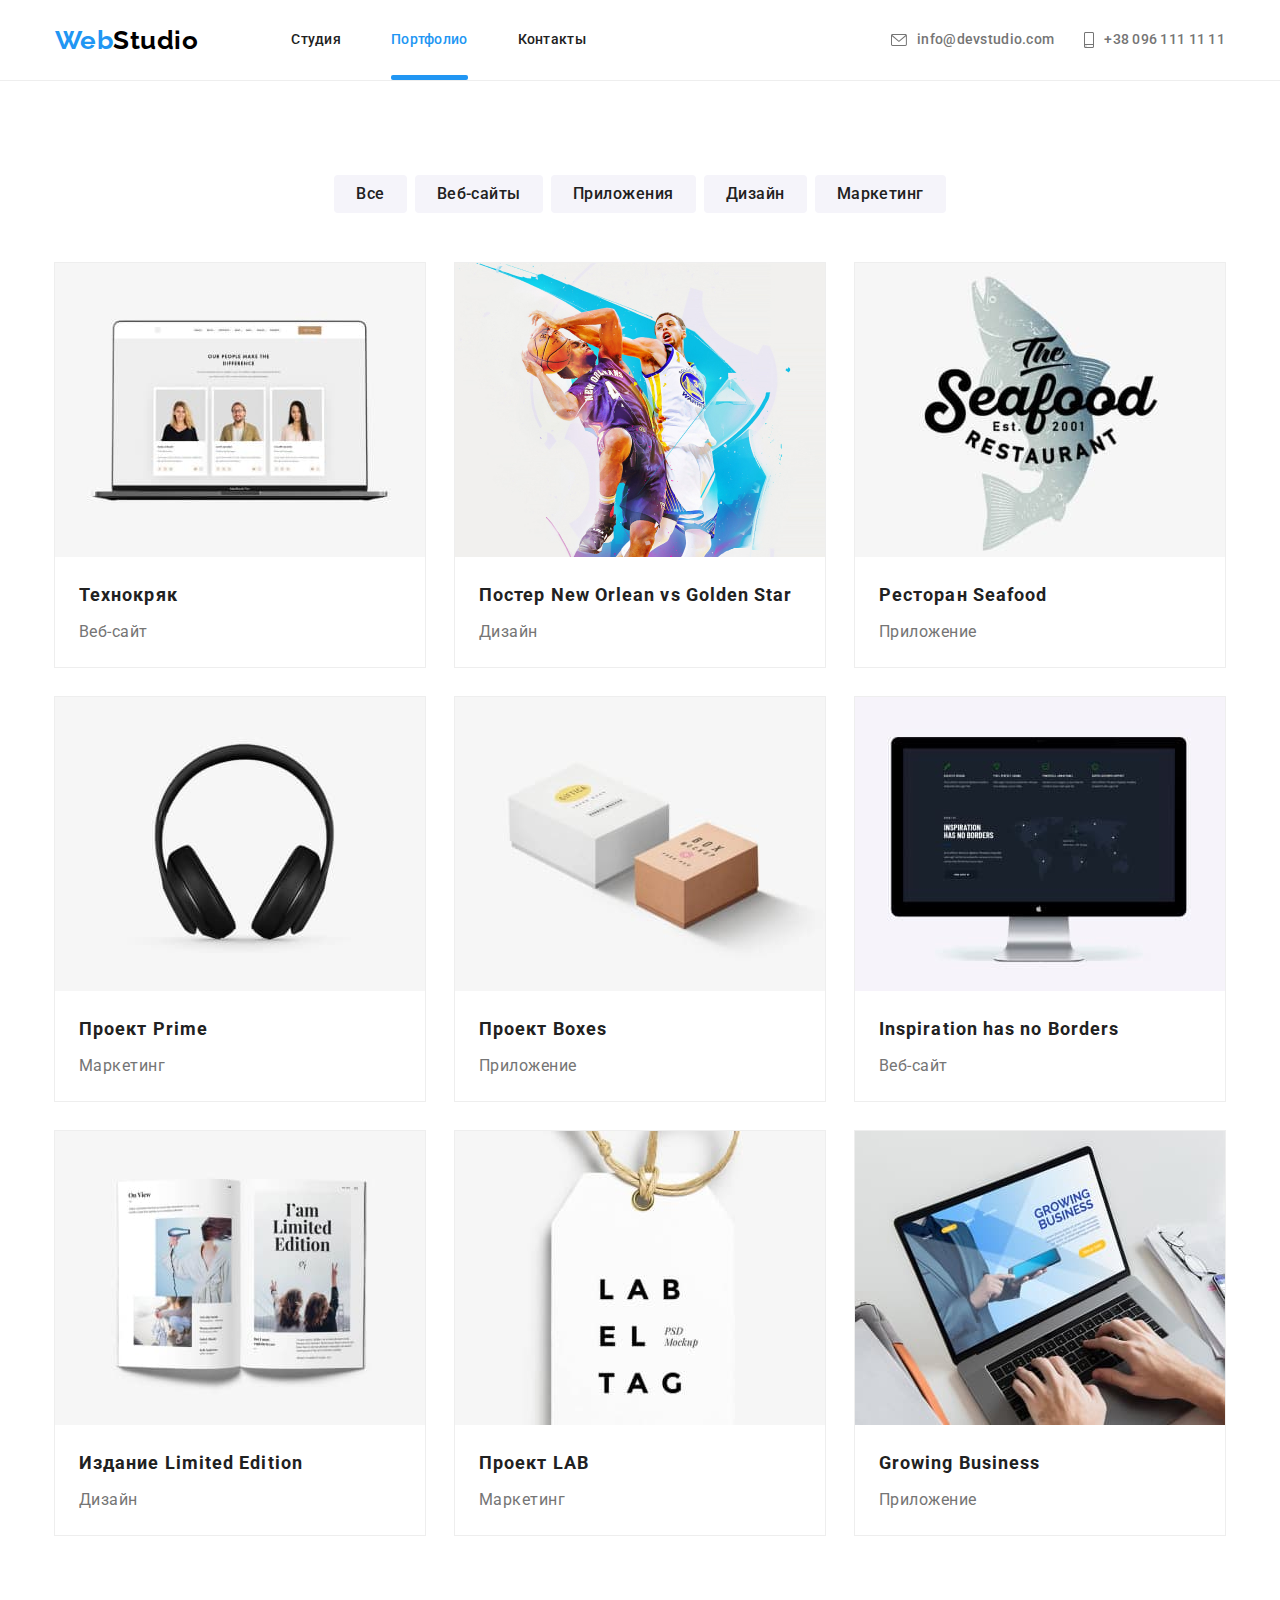
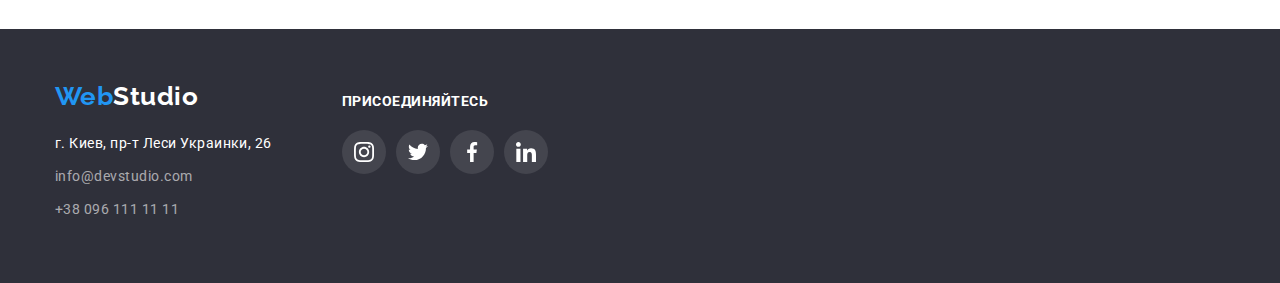
==== portfolio.html @ f15c70ae "перенос 5 дз" ====
<!DOCTYPE html>
<html lang="ru">
    <head>
        <meta charset="UTF-8" />
        <meta name="viewport" content="width=device-width, initial-scale=1.0" />
        <title>Портфолио</title>
        <link rel="preconnect" href="https://fonts.gstatic.com">
        <link href="https://fonts.googleapis.com/css2?family=Raleway:wght@700&family=Roboto:wght@400;500;700;900&display=swap"
              rel="stylesheet">
        <link rel="stylesheet" href="https://cdnjs.cloudflare.com/ajax/libs/modern-normalize/1.0.0/modern-normalize.min.css">
        <link rel="stylesheet" href="./css/styles.css">

    </head>
    <body>
        <!--Шапка сайта-->
<header class="page-header portfolio-header">
    <nav class="container main-nav">
        <a href="index.html" class="logo">
            <span class="logo-start">Web</span>Studio</a>
        <ul class="site-nav">
            <li class="site-nav-item"><a class="menu-item link" href="index.html">Студия</a></li>
            <li class="site-nav-item"><a class="menu-item link current" href="portfolio.html">Портфолио</a></li>
            <li class="site-nav-item"><a class="menu-item link" href="">Контакты</a></li>
        </ul>

        <ul class="contact-nav">
            <li class="contact-nav-item">
                <a class="menu-item contacts" href="mailto:info@devstudio.com">
                    <svg class="icon-contact" width="16" height="12">
                        <use href="./images/symbol-defs.svg#icon-envelope">
                        </use>
                    </svg>
                    info@devstudio.com</a>
            </li>
            <li class="contact-nav-item">
                <a class="menu-item contacts" href="tel:+380961111111">
                    <svg class="icon-contact" width="10" height="16">
                        <use href="./images/symbol-defs.svg#icon-smartphone">
                        </use>
                    </svg>
                    +38 096 111 11 11</a>
            </li>
        </ul>
    </nav>
</header>
<main>
        <!--Секция Портфолио работ-->
        <section class="portfolio">  
            <div class="container">
                <h1 class="hidden">Портфолио работ</h1>            
                <ul class="filter-list">
                    <li class="filter-item"><button class="filter-button" type="button">Все</button></li>
                    <li class="filter-item"><button class="filter-button" type="button">Веб-сайты</button></li>
                    <li class="filter-item"><button class="filter-button" type="button">Приложения</button></li>
                    <li class="filter-item"><button class="filter-button" type="button">Дизайн</button></li>
                    <li class="filter-item"><button class="filter-button" type="button">Маркетинг</button></li>
                </ul>
                    
                <h2 class="hidden">Фото работ</h2>
                <ul class="portfolio-list">
                    <li class="portfolio-item">
                        <a class="portfolio-link" href="">
                            <div class="portfolio-photo">
                                <img src="./images/tekhnokryak.jpg" alt="На ноутбуке открыт сайт с 
                                тремя фотографиями людей" width="370">
                                    <div class="portfolio-overlay">
                                        <p class="portfolio-overlay-text">
                                            Технокряк это современная площадка распространения коронавируса.
                                            Компании используют эту платформу для цифрового
                                            шпионажа и атак на защищённые сервера конкурентов.
                                        </p>
                                    </div>
                            </div>
                            <div class="portfolio-photo-description">
                                <h3 class="portfolio-item-title">Технокряк</h3>
                                <p class="portfolio-item-text">Веб-сайт</p>
                            </div>
                        </a>
                    </li>
                    <li class="portfolio-item">
                        <a class="portfolio-link" href="">
                            <div class="portfolio-photo">
                                <img src="./images/NewOrlean.jpg" alt="Двое мужчин играют в 
                                баскетбол" width="370">
                                    <div class="portfolio-overlay">
                                        <p class="portfolio-overlay-text">
                                            Технокряк это современная площадка распространения коронавируса.
                                            Компании используют эту платформу для цифрового
                                            шпионажа и атак на защищённые сервера конкурентов.
                                        </p>
                                    </div>
                            </div>
                            <div class="portfolio-photo-description">
                                <h3 class="portfolio-item-title">Постер New Orlean vs Golden Star</h3>
                                <p class="portfolio-item-text">Дизайн</p>
                            </div>
                        </a>
                    </li>
                    <li class="portfolio-item">
                        <a class="portfolio-link" href="">
                            <div class="portfolio-photo">
                                <img src="./images/seafood.jpg" alt="Логотип ресторана на 
                                фоне рыбы" width="370">
                                    <div class="portfolio-overlay">
                                        <p class="portfolio-overlay-text">
                                            Технокряк это современная площадка распространения коронавируса.
                                            Компании используют эту платформу для цифрового
                                            шпионажа и атак на защищённые сервера конкурентов.
                                        </p>
                                    </div>
                            </div>
                            <div class="portfolio-photo-description">
                                <h3 class="portfolio-item-title">Ресторан Seafood</h3>
                                <p class="portfolio-item-text">Приложение</p>
                            </div>
                        </a>
                    </li>
                    <li class="portfolio-item">
                        <a class="portfolio-link" href="">
                            <div class="portfolio-photo">
                                <img src="./images/prime.jpg" alt="Накладные беспроводные наушники" 
                                width="370">
                                    <div class="portfolio-overlay">
                                        <p class="portfolio-overlay-text">
                                            Технокряк это современная площадка распространения коронавируса.
                                            Компании используют эту платформу для цифрового
                                            шпионажа и атак на защищённые сервера конкурентов.
                                        </p>
                                    </div>
                            </div>
                            <div class="portfolio-photo-description">
                                <h3 class="portfolio-item-title">Проект Prime</h3>
                                <p class="portfolio-item-text">Маркетинг</p>
                            </div>
                        </a>
                    </li>
                    <li class="portfolio-item">
                        <a class="portfolio-link" href="">
                            <div class="portfolio-photo">
                                <img src="./images/boxes.jpg" alt="Две коробки, белая и меньшего 
                                размера бежевая" width="370">
                                    <div class="portfolio-overlay">
                                        <p class="portfolio-overlay-text">
                                            Технокряк это современная площадка распространения коронавируса.
                                            Компании используют эту платформу для цифрового
                                            шпионажа и атак на защищённые сервера конкурентов.
                                        </p>
                                    </div>
                            </div>
                            <div class="portfolio-photo-description">
                                <h3 class="portfolio-item-title">Проект Boxes</h3>
                                <p class="portfolio-item-text">Приложение</p>
                            </div>
                        </a>
                    </li>
                    <li class="portfolio-item">
                        <a class="portfolio-link" href="">
                            <div class="portfolio-photo">
                                <img src="./images/inspiration.jpg" alt="На мониторе apple в темном
                                стиле карта мира и навигация" width="370">
                                    <div class="portfolio-overlay">
                                        <p class="portfolio-overlay-text">
                                            Технокряк это современная площадка распространения коронавируса.
                                            Компании используют эту платформу для цифрового
                                            шпионажа и атак на защищённые сервера конкурентов.
                                        </p>
                                    </div>
                            </div>
                            <div class="portfolio-photo-description">
                                <h3 class="portfolio-item-title">Inspiration has no Borders</h3>
                                <p class="portfolio-item-text">Веб-сайт</p>
                            </div>
                        </a>
                    </li>
                    <li class="portfolio-item">
                        <a class="portfolio-link" href="">
                            <div class="portfolio-photo">
                                <img src="./images/limitedEd.jpg" alt="Разворот журнала с 
                                фотографиями" width="370">
                                    <div class="portfolio-overlay">
                                        <p class="portfolio-overlay-text">
                                            Технокряк это современная площадка распространения коронавируса.
                                            Компании используют эту платформу для цифрового
                                            шпионажа и атак на защищённые сервера конкурентов.
                                        </p>
                                    </div>
                            </div>
                            <div class="portfolio-photo-description">
                                <h3 class="portfolio-item-title">Издание Limited Edition</h3>
                                <p class="portfolio-item-text">Дизайн</p>
                            </div>
                        </a>
                    </li>
                    <li class="portfolio-item">
                        <a class="portfolio-link" href="">
                            <div class="portfolio-photo">
                                <img src="./images/lab.jpg" alt="Белая бирка с надписью"
                                width="370">
                                    <div class="portfolio-overlay">
                                        <p class="portfolio-overlay-text">
                                            Технокряк это современная площадка распространения коронавируса.
                                            Компании используют эту платформу для цифрового
                                            шпионажа и атак на защищённые сервера конкурентов.
                                        </p>
                                    </div>
                            </div>
                            <div class="portfolio-photo-description">
                                <h3 class="portfolio-item-title">Проект LAB</h3>
                                <p class="portfolio-item-text">Маркетинг</p>
                            </div>
                        </a>
                    </li>
                    <li class="portfolio-item">
                        <a class="portfolio-link" href="">
                            <div class="portfolio-photo">
                                <img src="./images/growingB.jpg" alt="Человек открыл сайт 
                                на ноутбуке" width="370">
                                    <div class="portfolio-overlay">
                                        <p class="portfolio-overlay-text">
                                            Технокряк это современная площадка распространения коронавируса.
                                            Компании используют эту платформу для цифрового
                                            шпионажа и атак на защищённые сервера конкурентов.
                                        </p>
                                    </div>
                            </div>
                            <div class="portfolio-photo-description">
                                <h3 class="portfolio-item-title">Growing Business</h3>
                                <p class="portfolio-item-text">Приложение</p>
                            </div>
                        </a>
                    </li>
                </ul>
            </div>
        </section>

</main>
    <footer>
        <div class="container">
            <ul class="footer-list">
                <li class="footer-item">
                    <a href="index.html" class="logo footer-logo">
                        <span class="logo-start">Web</span>Studio</a>
                    <address><span class="footer-address content-text">
                            г. Киев, пр-т Леси Украинки, 26</span>
                        <a class="footer-contacts content-text" href="mailto:info@devstudio.com">info@devstudio.com</a>
                        <a class="footer-contacts content-text" href="tel:+380961111111">+38 096 111 11 11</a>
                    </address>
                </li>
                <li class="footer-item">
                    <p class="benefits-item-title footer-text">присоединяйтесь</p>
                    <ul class="footer-actions actions">
                        <li class="footer-actions-item actions-item">
                            <a class=" footer-link action-link" href="">
                                <svg class="icon-link">
                                    <use href="./images/symbol-defs.svg#icon-instagram"></use>
                                </svg>
                            </a>
                        </li>
                        <li class="footer-actions-item actions-item">
                            <a class="footer-link action-link" href="">
                                <svg class="icon-link">
                                    <use href="./images/symbol-defs.svg#icon-twitter"></use>
                                </svg>
                            </a>
                        </li>
                        <li class="footer-actions-item actions-item">
                            <a class="footer-link action-link" href="">
                                <svg class="icon-link">
                                    <use href="./images/symbol-defs.svg#icon-facebook"></use>
                                </svg>
                            </a>
                        </li>
                        <li class="footer-actions-item actions-item">
                            <a class="footer-link action-link" href="">
                                <svg class="icon-link">
                                    <use href="./images/symbol-defs.svg#icon-linkedin"></use>
                                </svg>
                            </a>
                        </li>
                    </ul>
    
                </li>
            </ul>
        </div>
    </footer>

    </body>
</html>
---- css/styles.css ----
:root {
  --primary-text-color: #757575;
  --title-text-color: #212121;
  --accent-color: #2196f3;

  --primary-white-color: #ffffff;
  --light-background-color: #f5f4fa;
  --hero-background-color: #c4c4c4;
  --dark-background-color: #2f303a;

  --icons-color: #afb1b8;

  --portfolio-list-gap: 30px;
}

body {
  background-color: var(--primary-white-color);
  color: var(--primary-text-color);
  font-family: 'Roboto', sans-serif;
  font-style: normal;
  letter-spacing: 0.03em;
}

ul {
  list-style: none;

  margin-top: 0;
  margin-bottom: 0;
  padding-left: 0;
}
a {
  text-decoration: none;
}
h1,
h2,
h3,
p {
  margin-top: 0;
  margin-bottom: 0;
}

img {
  display: block;
  min-width: 100%;
  height: auto;
}

.container {
  margin-left: auto;
  margin-right: auto;
  padding: 0 15px;
  width: 1200px;
}

/* навигация по сайту*/

.main-nav {
  display: flex;
  align-items: center;
}

.logo {
  font-family: 'Raleway', sans-serif;
  font-style: normal;
  font-weight: 700;
  font-size: 26px;
  line-height: 1.19;
  color: #000000;
}
.logo-start {
  color: var(--accent-color);
}
.menu-item {
  font-weight: 500;
  font-size: 14px;
  line-height: 1.14;
  letter-spacing: 0.02em;
}

.site-nav,
.contact-nav {
  display: flex;
}
.site-nav {
  margin-left: 93px;
}
.contact-nav {
  margin-left: auto;
}

.site-nav .site-nav-item:not(:last-child) {
  margin-right: 50px;
}
.contact-nav .contact-nav-item:not(:last-child) {
  margin-right: 30px;
}

.site-nav .link {
  display: block;
  padding-top: 32px;
  padding-bottom: 32px;
  position: relative;

  color: var(--title-text-color);

  transition-property: color;
  transition-duration: 250ms;
  transition-timing-function: cubic-bezier(0.4, 0, 0.2, 1);
}

.site-nav .link::after {
  content: '';
  position: absolute;
  bottom: 0;
  left: 0;
  display: block;
  width: 100%;
  height: 5px;
  border-radius: 2px;
  background-color: var(--accent-color);
  opacity: 0;

  transition-property: opacity;
  transition-duration: 250ms;
  transition-timing-function: cubic-bezier(0.4, 0, 0.2, 1);
}

.site-nav .current::after,
.site-nav .link:hover::after {
  opacity: 1;
}

.site-nav .link:hover,
.site-nav .link:focus {
  color: var(--accent-color);
}
.site-nav .link.current {
  color: var(--accent-color);
}
.contacts {
  display: flex;
  align-items: center;
  padding-top: 20px;
  padding-bottom: 20px;

  color: var(--primary-text-color);

  transition-property: color;
  transition-duration: 250ms;
  transition-timing-function: cubic-bezier(0.4, 0, 0.2, 1);
}
.contacts:hover,
.contacts:focus {
  color: var(--accent-color);
}

.icon-contact {
  fill: currentColor;
  margin-right: 10px;
}

/* Секция1 Герой*/
.hero {
  padding-top: 201px;
  padding-bottom: 201px;
  background-color: var(--hero-background-color);
}

.overlay {
  max-width: 1600px;
  height: 600px;
  margin-left: auto;
  margin-right: auto;

  background-image: linear-gradient(
      to right,
      rgba(47, 48, 58, 0.4),
      rgba(47, 48, 58, 0.4)
    ),
    url(../images/Img_hero.jpg);
  background-position: center;
  background-repeat: no-repeat;
  background-size: cover;
}

.hero-title {
  font-weight: 900;
  font-size: 44px;
  line-height: 1.36;
  text-align: center;
  letter-spacing: 0.06em;
  text-transform: uppercase;

  margin-bottom: 30px;
  color: var(--primary-white-color);
}
.hero-container {
  width: 696px;
  margin-left: auto;
  margin-right: auto;
}

.button {
  display: flex;
  margin-left: auto;
  margin-right: auto;

  width: 200px;
  height: 50px;
  align-items: center;
  justify-content: center;
  font-family: 'Roboto', sans-serif;
  font-weight: 700;
  font-size: 16px;
  line-height: 1.88;
  text-align: center;
  letter-spacing: 0.06em;

  cursor: pointer;
  border: none;
  outline: transparent;
  border-radius: 4px;
  background-color: var(--accent-color);
  color: var(--primary-white-color);
}

/* секция приемущества*/

.benefits {
  padding-top: 94px;
  padding-bottom: 47px;
}
.benefits-list {
  display: flex;
  flex-wrap: wrap;
  padding-top: 2px;
  padding-bottom: 5px;
}

.hidden {
  position: absolute;
  clip: rect(0 0 0 0);
  width: 1px;
  height: 1px;
  margin: -1px;
}

.benefits-item-title {
  font-weight: 700;
  font-size: 14px;
  line-height: 1.14;
  text-transform: uppercase;

  margin-top: 30px;
  margin-bottom: 10px;
  color: var(--title-text-color);
}

.benefits-list .benefits-item:not(:last-child) {
  margin-right: 30px;
}

.benefits-item {
  width: 270px;
}

.content-text {
  font-weight: 400;
  font-size: 14px;
  line-height: 1.71;
}

.benefits-phon {
  display: flex;
  align-items: center;
  justify-content: center;
  height: 120px;

  background-color: var(--light-background-color);
}

.benefits-icon {
  width: 70px;
  height: 70px;
}
/*               картинки с использованием before  
                            .benefits-item::before {
                              content: '';
                              display: block;
                              height: 120px;

                              background-position: center;
                              background-repeat: no-repeat;
                              background-color: var(--light-background-color);
                            }

                            .icon-antenna::before {
                              background-image: url(../images/antenna.png);
                            }
                            .icon-clock::before {
                              background-image: url(../images/clock.png);
                            }
                            .icon-diagram::before {
                              background-image: url(../images/diagram.png);
                            }
                            .icon-astronaut::before {
                              background-image: url(../images/astronaut.png);
                            }  */

/* Чем мы занимаемся*/

.work {
  padding-top: 47px;
  padding-bottom: 94px;
}
.work-title {
  margin-bottom: 50px;
}

.section-title {
  font-weight: 700;
  font-size: 36px;
  line-height: 1.16;
  text-align: center;
  color: var(--title-text-color);
}

.work-list {
  display: flex;
}
.work-item {
  width: 370px;
  position: relative;
}
.work-list .work-item:not(:last-child) {
  margin-right: 30px;
}

.work-description {
  padding: 27px 10px;
  width: 100%;
  height: 70px;
  position: absolute;
  bottom: 0;
  background: rgba(47, 48, 58, 0.8);
}
.work-description-text {
  margin: 0;
  text-align: center;
  color: var(--primary-white-color);
}

/* Наша команда */
.teem {
  padding-top: 94px;
  padding-bottom: 94px;
  background-color: var(--light-background-color);
}
.teem-title {
  padding-bottom: 50px;
}
.teem-list {
  display: flex;
}

.teem-item-description {
  padding-top: 25px;
  padding-bottom: 16px;
  padding-right: 10px;
  padding-left: 10px;
}

.teem-item {
  background: #ffffff;

  box-shadow: 0px 1px 3px rgba(0, 0, 0, 0.12), 0px 1px 1px rgba(0, 0, 0, 0.14),
    0px 2px 1px rgba(0, 0, 0, 0.2);
  border-radius: 0px 0px 4px 4px;
}

.teem-list .teem-item:not(:last-child) {
  margin-right: 30px;
}

.teem-item-title {
  font-size: 16px;
  line-height: 1.19;
}

.title-text {
  text-align: center;

  font-weight: 500;
  color: var(--title-text-color);
  margin-bottom: 10px;
}

.decription-text {
  text-align: center;
  font-weight: 400;
}

.actions {
  display: flex;
  padding-left: 32px;
  padding-right: 32px;
  padding-bottom: 30px;
  justify-content: space-between;
}

.actions-item {
  display: flex;
  align-items: center;
  justify-content: center;
}
.action-link {
  display: inline-flex;
  padding: 12px;
  border-radius: 50%;
  color: var(--icons-color);

  transition-property: color, background-color;
  transition-duration: 250ms;
  transition-timing-function: cubic-bezier(0.4, 0, 0.2, 1);
}

.action-link:hover,
.action-link:focus {
  color: var(--primary-white-color);
  background-color: var(--accent-color);
}

.icon-link:hover,
.icon-link:focus {
  fill: currentColor;
}

.icon-link {
  width: 20px;
  height: 20px;
  fill: currentColor;
}

/*Секция 5   Клиенты*/

.clients {
  padding-top: 94px;
  padding-bottom: 94px;
}
.client-link {
  display: flex;
  justify-content: center;
  align-items: center;
  width: 170px;
  height: 90px;

  border: 1px solid var(--icons-color);
  border-radius: 4px;
  color: var(--icons-color);

  transition-property: color, border;
  transition-duration: 250ms;
  transition-timing-function: cubic-bezier(0.4, 0, 0.2, 1);
}
.client-list {
  display: flex;
}

.client-list .client-item:not(:last-child) {
  margin-right: 30px;
}

.client-icon {
  fill: currentColor;
}

.client-link:hover,
.client-link:focus {
  border-color: var(--accent-color);
  color: var(--accent-color);
}
.client-item:hover {
  color: var(--accent-color);
}

/* Footer*/
footer {
  padding-top: 52px;
  padding-bottom: 52px;
  background-color: var(--dark-background-color);
}
.footer-logo {
  display: block;
  margin-bottom: 20px;
  color: var(--primary-white-color);
}
.footer-address {
  color: var(--primary-white-color);
}
address {
  font-style: normal;
}

.footer-contacts {
  display: block;
  margin-top: 9px;
  margin-bottom: 9px;
  color: rgba(255, 255, 255, 0.6);
}

.footer-list {
  display: flex;
}
.footer-list .footer-item:not(:last-child) {
  margin-right: 70px;
}
.footer-text {
  margin-top: 13px;
  margin-bottom: 20px;

  color: var(--primary-white-color);
}

.footer-actions {
  padding: 0;
}

.footer-actions-item:not(:last-child) {
  margin-right: 10px;
}

.footer-link {
  color: var(--primary-white-color);
  background-color: rgba(255, 255, 255, 0.1);
}
/* портфолио*/

.portfolio {
  padding-top: 94px;
  padding-bottom: 94px;
}
.portfolio-header {
  border-bottom: 1px solid #eeeeee;
}

.filter-list {
  display: flex;
  justify-content: center;
  margin-bottom: 50px;
}

.filter-button {
  display: flex;
  padding: 6px 22px;

  height: 38px;
  align-items: center;
  justify-content: center;
  font-family: 'Roboto', sans-serif;
  font-weight: 500;
  font-size: 16px;
  line-height: 1.63;
  text-align: center;
  letter-spacing: 0.03em;

  border: none;
  cursor: pointer;
  outline: transparent;

  border-radius: 4px;
  color: var(--title-text-color);
  background-color: var(--light-background-color);

  transition-property: color, background-color, box-shadow;
  transition-duration: 250ms;
  transition-timing-function: cubic-bezier(0.4, 0, 0.2, 1);
}

.filter-list .filter-item:not(:last-child) {
  margin-right: 8px;
}

.filter-button:hover,
.filter-button:focus {
  color: var(--primary-white-color);
  background-color: var(--accent-color);
  box-shadow: 0px 3px 1px rgba(0, 0, 0, 0.1), 0px 1px 2px rgba(0, 0, 0, 0.08),
    0px 2px 2px rgba(0, 0, 0, 0.12);
}

.portfolio-photo {
  position: relative;
  overflow: hidden;
}

.portfolio-overlay {
  padding: 63px 24px;
  position: absolute;
  left: 0;
  top: 0;
  width: 100%;
  height: 100%;
  background-color: rgba(33, 150, 243, 0.9);
  transform: translateY(100%);

  transition-property: transform;
  transition-duration: 250ms;
  transition-timing-function: cubic-bezier(0.4, 0, 0.2, 1);
}

.portfolio-overlay-text {
  font-weight: 400;
  font-size: 18px;
  line-height: 1.6;
  letter-spacing: 0.03em;
  color: var(--primary-white-color);
}

.portfolio-item-title {
  margin-bottom: 4px;

  font-weight: 700;
  font-size: 18px;
  line-height: 2;
  letter-spacing: 0.06em;
  color: var(--title-text-color);
}
.portfolio-item-text {
  font-weight: 400;
  font-size: 16px;
  line-height: 1.88;
  color: var(--primary-text-color);
}

.portfolio-photo-description {
  padding-top: 20px;
  padding-right: 24px;
  padding-bottom: 20px;
  padding-left: 24px;
}

.portfolio-link {
  display: block;

  transition-property: box-shadow;
  transition-duration: 250ms;
  transition-timing-function: cubic-bezier(0.4, 0, 0.2, 1);
}
.portfolio-item .portfolio-link:hover .portfolio-overlay,
.portfolio-item .portfolio-link:focus .portfolio-overlay {
  transform: translateY(0);
}

.portfolio-item .portfolio-link:hover,
.portfolio-item .portfolio-link:focus {
  box-shadow: 0px 1px 1px rgba(0, 0, 0, 0.12), 0px 4px 4px rgba(0, 0, 0, 0.06),
    1px 4px 6px rgba(0, 0, 0, 0.16);
}

.portfolio-list {
  display: flex;
  flex-wrap: wrap;

  margin-top: calc(-1 * var(--portfolio-list-gap));
  margin-left: calc(-1 * var(--portfolio-list-gap));
}

.portfolio-list > .portfolio-item {
  outline: 1px solid #eeeeee;
  flex-basis: calc(100% / 3 - var(--portfolio-list-gap));

  margin-top: var(--portfolio-list-gap);
  margin-left: var(--portfolio-list-gap);
}

/* Модальное окно*/

.backdrop {
  position: fixed;
  top: 0;
  left: 0;

  width: 100%;
  height: 100%;
  background-color: rgba(0, 0, 0, 0.2);

  opacity: 1;
  transition-property: opacity;
  transition-duration: 250ms;
  transition-timing-function: cubic-bezier(0.4, 0, 0.2, 1);
}

.backdrop.is-hidden {
  opacity: 0;
  pointer-events: none;
}

.backdrop.is-hidden .modal {
  transform: translate(-50%, -50%) scale(0.9);
}

.modal {
  position: absolute;
  top: 50%;
  left: 50%;

  width: 528px;
  height: 581px;
  padding: 8px;
  background-color: var(--primary-white-color);
  box-shadow: 0px 1px 3px rgba(0, 0, 0, 0.12), 0px 1px 1px rgba(0, 0, 0, 0.14),
    0px 2px 1px rgba(0, 0, 0, 0.2);
  border-radius: 4px;

  transform: translate(-50%, -50%) scale(1);
  transition-property: transform;
  transition-duration: 250ms;
  transition-timing-function: cubic-bezier(0.4, 0, 0.2, 1);
}

.close {
  width: 30px;
  height: 30px;
  display: flex;
  align-items: center;
  justify-content: center;
  padding: 0;
  margin-left: auto;

  cursor: pointer;
  border: 1px solid rgba(0, 0, 0, 0.1);

  border-radius: 50%;
  background-color: var(--primary-white-color);
}
.icon-close {
  width: 11px;
  height: 11px;
}
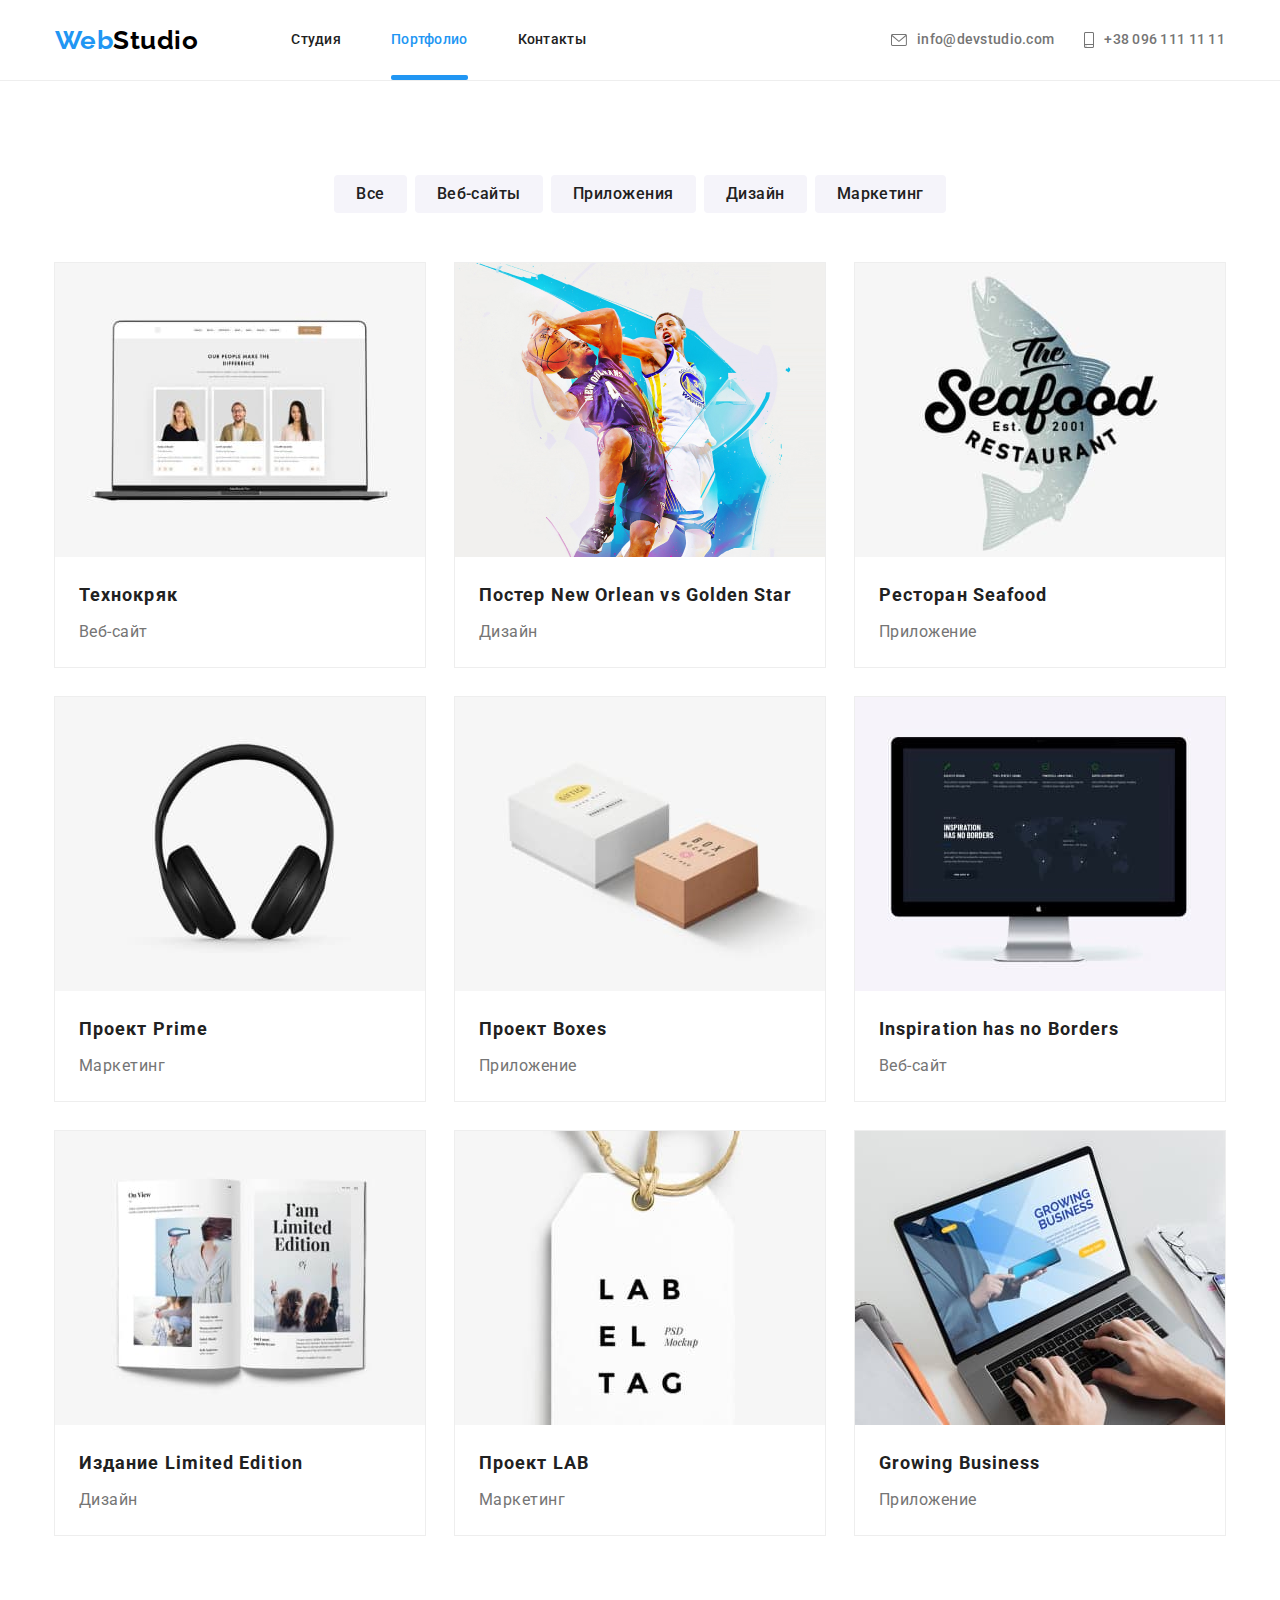
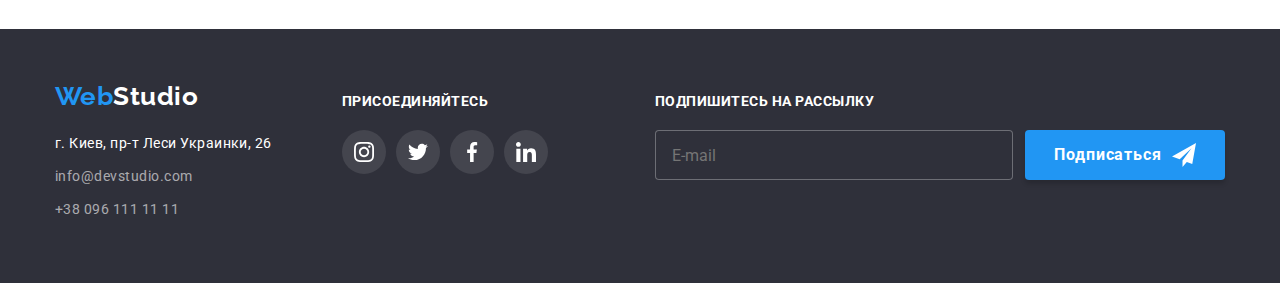
==== commit 365f8e68: "оформление модалки" ====
--- a/portfolio.html
+++ b/portfolio.html
@@ -246,7 +246,7 @@
                         <a class="footer-contacts content-text" href="tel:+380961111111">+38 096 111 11 11</a>
                     </address>
                 </li>
-                <li class="footer-item">
+                <li>
                     <p class="benefits-item-title footer-text">присоединяйтесь</p>
                     <ul class="footer-actions actions">
                         <li class="footer-actions-item actions-item">
@@ -279,6 +279,17 @@
                         </li>
                     </ul>
     
+                </li>
+                <li class="footer-item-submit">
+                    <p class="benefits-item-title footer-text">Подпишитесь на рассылку</p>
+                    <div class="footer-input-submit">
+                        <input class="footer-input" type="email" name="user-email" placeholder="E-mail" />
+                        <button type="submit" class="button">Подписаться
+                            <svg class="icon-send">
+                                <use href="./images/symbol-defs.svg#icon-send"></use>
+                            </svg>
+                        </button>
+                    </div>
                 </li>
             </ul>
         </div>
--- a/css/styles.css
+++ b/css/styles.css
@@ -11,6 +11,9 @@
   --icons-color: #afb1b8;
 
   --portfolio-list-gap: 30px;
+
+  --animation-duration: 250ms;
+  --animation-timing-function: cubic-bezier(0.4, 0, 0.2, 1);
 }
 
 body {
@@ -104,8 +107,8 @@
   color: var(--title-text-color);
 
   transition-property: color;
-  transition-duration: 250ms;
-  transition-timing-function: cubic-bezier(0.4, 0, 0.2, 1);
+  transition-duration: var(--animation-duration);
+  transition-timing-function: var(--animation-timing-function);
 }
 
 .site-nav .link::after {
@@ -121,8 +124,8 @@
   opacity: 0;
 
   transition-property: opacity;
-  transition-duration: 250ms;
-  transition-timing-function: cubic-bezier(0.4, 0, 0.2, 1);
+  transition-duration: var(--animation-duration);
+  transition-timing-function: var(--animation-timing-function);
 }
 
 .site-nav .current::after,
@@ -146,8 +149,8 @@
   color: var(--primary-text-color);
 
   transition-property: color;
-  transition-duration: 250ms;
-  transition-timing-function: cubic-bezier(0.4, 0, 0.2, 1);
+  transition-duration: var(--animation-duration);
+  transition-timing-function: var(--animation-timing-function);
 }
 .contacts:hover,
 .contacts:focus {
@@ -220,6 +223,7 @@
   border: none;
   outline: transparent;
   border-radius: 4px;
+  box-shadow: 0px 4px 4px rgba(0, 0, 0, 0.15);
   background-color: var(--accent-color);
   color: var(--primary-white-color);
 }
@@ -243,6 +247,7 @@
   width: 1px;
   height: 1px;
   margin: -1px;
+  overflow: hidden;
 }
 
 .benefits-item-title {
@@ -420,8 +425,8 @@
   color: var(--icons-color);
 
   transition-property: color, background-color;
-  transition-duration: 250ms;
-  transition-timing-function: cubic-bezier(0.4, 0, 0.2, 1);
+  transition-duration: var(--animation-duration);
+  transition-timing-function: var(--animation-timing-function);
 }
 
 .action-link:hover,
@@ -459,8 +464,8 @@
   color: var(--icons-color);
 
   transition-property: color, border;
-  transition-duration: 250ms;
-  transition-timing-function: cubic-bezier(0.4, 0, 0.2, 1);
+  transition-duration: var(--animation-duration);
+  transition-timing-function: var(--animation-timing-function);
 }
 .client-list {
   display: flex;
@@ -511,9 +516,13 @@
 .footer-list {
   display: flex;
 }
-.footer-list .footer-item:not(:last-child) {
+.footer-list .footer-item {
   margin-right: 70px;
 }
+.footer-item-submit {
+  margin-left: auto;
+}
+
 .footer-text {
   margin-top: 13px;
   margin-bottom: 20px;
@@ -533,6 +542,34 @@
   color: var(--primary-white-color);
   background-color: rgba(255, 255, 255, 0.1);
 }
+
+.footer-input {
+  font-weight: 400;
+  font-size: 16px;
+  line-height: 1.25;
+  color: rgba(255, 255, 255, 0.6);
+
+  width: 358px;
+  height: 50px;
+  padding: 15px 16px;
+  margin-right: 12px;
+
+  background-color: var(--dark-background-color);
+  border: 1px solid rgba(255, 255, 255, 0.3);
+  border-radius: 4px;
+}
+
+.footer-input-submit {
+  display: flex;
+}
+
+.icon-send {
+  width: 24px;
+  height: 24px;
+  margin-left: 10px;
+  fill: var(--primary-white-color);
+}
+
 /* портфолио*/
 
 .portfolio {
@@ -572,8 +609,8 @@
   background-color: var(--light-background-color);
 
   transition-property: color, background-color, box-shadow;
-  transition-duration: 250ms;
-  transition-timing-function: cubic-bezier(0.4, 0, 0.2, 1);
+  transition-duration: var(--animation-duration);
+  transition-timing-function: var(--animation-timing-function);
 }
 
 .filter-list .filter-item:not(:last-child) {
@@ -604,8 +641,8 @@
   transform: translateY(100%);
 
   transition-property: transform;
-  transition-duration: 250ms;
-  transition-timing-function: cubic-bezier(0.4, 0, 0.2, 1);
+  transition-duration: var(--animation-duration);
+  transition-timing-function: var(--animation-timing-function);
 }
 
 .portfolio-overlay-text {
@@ -643,8 +680,8 @@
   display: block;
 
   transition-property: box-shadow;
-  transition-duration: 250ms;
-  transition-timing-function: cubic-bezier(0.4, 0, 0.2, 1);
+  transition-duration: var(--animation-duration);
+  transition-timing-function: var(--animation-timing-function);
 }
 .portfolio-item .portfolio-link:hover .portfolio-overlay,
 .portfolio-item .portfolio-link:focus .portfolio-overlay {
@@ -686,8 +723,8 @@
 
   opacity: 1;
   transition-property: opacity;
-  transition-duration: 250ms;
-  transition-timing-function: cubic-bezier(0.4, 0, 0.2, 1);
+  transition-duration: var(--animation-duration);
+  transition-timing-function: var(--animation-timing-function);
 }
 
 .backdrop.is-hidden {
@@ -714,8 +751,8 @@
 
   transform: translate(-50%, -50%) scale(1);
   transition-property: transform;
-  transition-duration: 250ms;
-  transition-timing-function: cubic-bezier(0.4, 0, 0.2, 1);
+  transition-duration: var(--animation-duration);
+  transition-timing-function: var(--animation-timing-function);
 }
 
 .close {
@@ -732,8 +769,175 @@
 
   border-radius: 50%;
   background-color: var(--primary-white-color);
+  fill: #000000;
+
+  transition-property: fill;
+  transition-duration: var(--animation-duration);
+  transition-timing-function: var(--animation-timing-function);
 }
 .icon-close {
   width: 11px;
   height: 11px;
 }
+
+.close:hover,
+.close:focus {
+  fill: var(--accent-color);
+}
+
+.user-contacts {
+  padding-top: 2px;
+  padding-right: 32px;
+  padding-bottom: 32px;
+  padding-left: 32px;
+}
+
+.modal-title {
+  font-weight: 700;
+  font-size: 20px;
+  line-height: 1.15;
+  text-align: center;
+  margin-bottom: 12px;
+
+  color: var(--title-text-color);
+}
+
+.form-field {
+  display: flex;
+  flex-direction: column;
+  margin-bottom: 10px;
+
+  font-weight: 400;
+  font-size: 12px;
+  line-height: 1.16;
+
+  letter-spacing: 0.01em;
+}
+
+.form-field-comment {
+  margin-bottom: 20px;
+}
+
+.form-fild-icon .modal-input {
+  width: 100%;
+}
+
+.form-field label {
+  margin-bottom: 4px;
+}
+
+.form-field input,
+.input-comment {
+  height: 40px;
+  padding: 11px 12px 11px 42px;
+
+  border: 1px solid rgba(33, 33, 33, 0.2);
+  box-sizing: border-box;
+  border-radius: 4px;
+
+  transition-property: border-color;
+  transition-duration: var(--animation-duration);
+  transition-timing-function: var(--animation-timing-function);
+}
+
+.form-field,
+.form-fild-icon {
+  position: relative;
+}
+
+.form-fild-icon .input-icon {
+  position: absolute;
+  height: 18px;
+  left: 12px;
+  top: 50%;
+  transform: translateY(-50%);
+  color: var(--title-text-color);
+
+  transition-property: color;
+  transition-duration: var(--animation-duration);
+  transition-timing-function: var(--animation-timing-function);
+}
+
+.input-icon-modal {
+  width: 18px;
+  height: 18px;
+  fill: currentColor;
+}
+
+.form-field input:focus,
+.input-comment:focus {
+  outline: none;
+  border-color: var(--accent-color);
+}
+
+.form-field input:focus + .input-icon {
+  color: var(--accent-color);
+}
+
+.user-contacts .button {
+  transition-property: box-shadow;
+  transition-duration: var(--animation-duration);
+  transition-timing-function: var(--animation-timing-function);
+}
+
+.user-contacts .button:hover,
+.user-contacts .button:focus {
+  box-shadow: 0px 3px 1px rgba(0, 0, 0, 0.1), 0px 1px 2px rgba(0, 0, 0, 0.08),
+    0px 2px 2px rgba(0, 0, 0, 0.12);
+}
+
+.input-comment {
+  resize: none;
+  height: 120px;
+  padding: 12px 16px;
+}
+
+.input-comment::placeholder {
+  color: rgba(117, 117, 117, 0.5);
+}
+
+.contract {
+  color: var(--accent-color);
+}
+
+.modal-link {
+  text-decoration: underline;
+  color: var(--accent-color);
+}
+
+.form-field-check input[type='checkbox'] {
+  width: 40px;
+}
+
+.label-check {
+  display: flex;
+  align-items: center;
+  justify-content: center;
+
+  font-weight: 400;
+  font-size: 14px;
+  line-height: 1.71;
+
+  margin-bottom: 30px;
+}
+
+.icon-check {
+  display: inline-block;
+  width: 16px;
+  height: 15px;
+  margin-right: 7px;
+  border: 2px solid var(--title-text-color);
+  border-radius: 2px;
+
+  transition-property: background-color, border-color;
+  transition-duration: var(--animation-duration);
+  transition-timing-function: var(--animation-timing-function);
+}
+
+.modal-checkbox:checked ~ .icon-check {
+  border-color: var(--accent-color);
+  background-color: var(--accent-color);
+  background-image: url(../images/icon-check.svg);
+  background-size: contain;
+  background-origin: border-box;
+}
